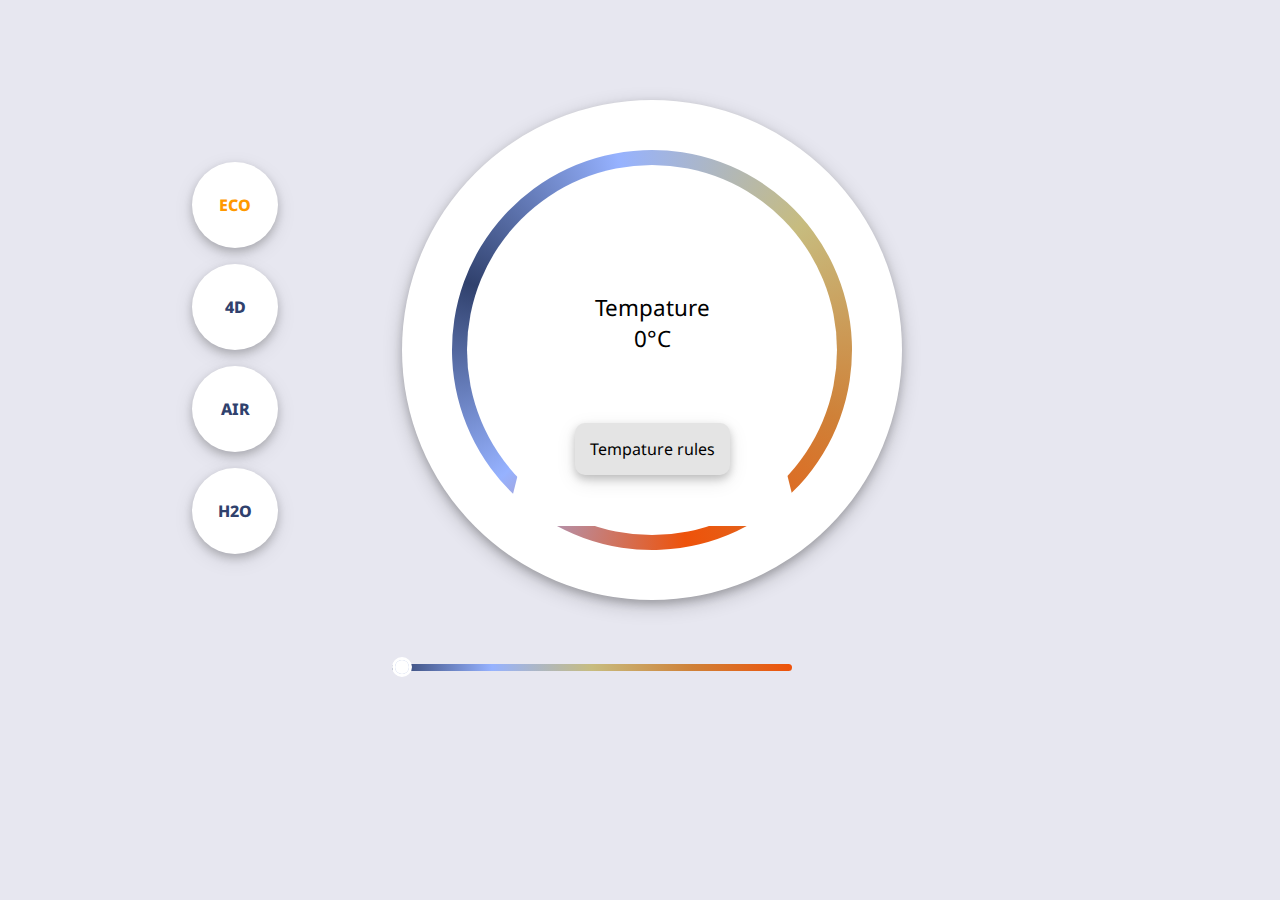
==== docs/index.html @ 207852a4 "Add files via upload" ====
<!DOCTYPE html>
<html lang="nl">
  <head>
    <title>Control-panel - Minor web</title>
    <meta charset="UTF-8" />
    <meta name="description" content="Control-panel" />
    <meta name="keywords" content="Control-panel" />
    <meta name="author" content="Fabienne van den Steen" />
    <link rel="preconnect" href="https://fonts.googleapis.com" />
    <link rel="preconnect" href="https://fonts.gstatic.com" crossorigin />
    <link
      href="https://fonts.googleapis.com/css2?family=Noto+Sans:wght@400;700&display=swap"
      rel="stylesheet"
    />
    <!-- <meta name="viewport" content="width=device-width, initial-scale=1.0"> -->
    <link rel="stylesheet" type="text/css" href="Style/styles.css" />
    <link rel="icon" href="Images/Logo1.png" type="image/gif" sizes="16x16" />
    <!-- DEZE REGEL IS VOOR DE FAVICON -->
  </head>
  <body>
    <!-- HTML HEADER BEGINT HIER -->
    <header></header>

    <main>
      <section>
        <!-- Rondjes gradient div -->
        <div></div>
        <!-- rondje div -->
        <div></div>
        <!-- gekke figuur -->
        <div></div>

        <p>Tempature</p>
        <!-- <p>0°C </p> -->
        <a>Tempature rules</a>
      </section>
      <section>
        <ul>
          <li>
            <input
              type="radio"
              name="choice"
              id="labelA"
              class="visually-hidden"
              checked="checked"
            />
            <label for="labelA"><p>ECO</p></label>
            <input
              type="radio"
              name="choice"
              id="labelB"
              class="visually-hidden"
            />
            <label for="labelB"><p>4D</p></label>
            <input
              type="radio"
              name="choice"
              id="labelC"
              class="visually-hidden"
            />
            <label for="labelC"><p>AIR</p></label>
            <input
              type="radio"
              name="choice"
              id="labelD"
              class="visually-hidden"
            />
            <label for="labelD"><p>H2O</p></label>
          </li>
          <li></li>
        </ul>
      </section>
      <form action="">
        <fieldset>
          <label for="s1"></label>
          <input type="range" name="s1" id="s1" max="100" value="0" />
        </fieldset>
      </form>

      <script src="js.js"></script>
    </main>

    <footer></footer>
  </body>
</html>
---- docs/Style/styles.css ----
body {
  --hue: calc(360 / 10 * var(--s1-x, 0));
  background-color: rgb(231, 231, 240);
  font-family: Noto sans;
}

/* ACHTERGROND TEMPATURE RULE */
section:nth-of-type(1) {
  background-color: white;
  padding: 50px;
  box-shadow: 0 4px 8px 0 rgba(0, 0, 0, 0.2), 0 6px 20px 0 rgba(0, 0, 0, 0.19);
  border-radius: 50%;
  width: 400px;
  height: 400px;
  margin-left: 28%;
  display: flex;
  align-items: center;
  justify-items: center;
  justify-content: space-around;
  align-self: center;
}

section:nth-of-type(1) div:nth-of-type(1) {
  border-radius: 50%;
  background: conic-gradient(
    #30416d,
    #96b2ff,
    #c7bc7f,
    #cf8138,
    #ee520a,
    #96b2ff,
    #30416d
  );
  transition: all 1s ease-in-out;
  width: 400px;
  height: 400px;
  display: flex;
  align-items: center;
  justify-items: center;
  justify-content: space-around;
  align-self: center;
}

section:nth-of-type(1) div:nth-of-type(2) {
  position: absolute;
  border-radius: 50%;
  background: white;
  width: 370px;
  height: 370px;
  display: flex;
  align-items: center;
  justify-items: center;
  justify-content: space-around;
  align-self: center;
}

section:nth-of-type(1) div:nth-of-type(3) {
  position: absolute;
  border-bottom: 100px solid white;
  border-left: 25px solid transparent;
  border-right: 25px solid transparent;
  height: 400px;
  width: 245px;
  top: 2vw;
}

section:nth-of-type(1) p:nth-of-type(1) {
  position: absolute;
  /* display: flex; */
  align-content: center;
  justify-content: center;
  top: 30%;
  font-size: 1.4rem;
}

[data-s1-x="0"] + body section:nth-of-type(1) div:nth-of-type(1) {
  transform: rotate(-70deg);
}

[data-s1-x="1"] + body section:nth-of-type(1) div:nth-of-type(1) {
  transform: rotate(-20deg);
}

[data-s1-x="2"] + body section:nth-of-type(1) div:nth-of-type(1) {
  transform: rotate(10deg);
}

[data-s1-x="3"] + body section:nth-of-type(1) div:nth-of-type(1) {
  transform: rotate(20deg);
}

[data-s1-x="4"] + body section:nth-of-type(1) div:nth-of-type(1) {
  transform: rotate(30deg);
}

[data-s1-x="5"] + body section:nth-of-type(1) div:nth-of-type(1) {
  transform: rotate(40deg);
}

[data-s1-x="6"] + body section:nth-of-type(1) div:nth-of-type(1) {
  transform: rotate(50deg);
}

[data-s1-x="7"] + body section:nth-of-type(1) div:nth-of-type(1) {
  transform: rotate(60deg);
}

[data-s1-x="8"] + body section:nth-of-type(1) div:nth-of-type(1) {
  transform: rotate(70deg);
}

[data-s1-x="9"] + body section:nth-of-type(1) div:nth-of-type(1) {
  transform: rotate(85deg);
}

[data-s1-x="10"] + body section:nth-of-type(1) div:nth-of-type(1) {
  transform: rotate(100deg);
}

[data-s1-x="10"] + body section:nth-of-type(1) p:nth-of-type(1)::after {
  width: 100%;
  text-align: center;
  display: block;
  content: "40°C ";
}

[data-s1-x="9"] + body section:nth-of-type(1) p:nth-of-type(1)::after {
  width: 100%;
  text-align: center;
  display: block;
  content: "36°C ";
}

[data-s1-x="8"] + body section:nth-of-type(1) p:nth-of-type(1)::after {
  width: 100%;
  text-align: center;
  display: block;
  content: "34°C ";
}

[data-s1-x="7"] + body section:nth-of-type(1) p:nth-of-type(1)::after {
  width: 100%;
  text-align: center;
  display: block;
  content: "28°C ";
}

[data-s1-x="6"] + body section:nth-of-type(1) p:nth-of-type(1)::after {
  width: 100%;
  text-align: center;
  display: block;
  content: "24°C ";
}

[data-s1-x="5"] + body section:nth-of-type(1) p:nth-of-type(1)::after {
  width: 100%;
  text-align: center;
  display: block;
  content: "20°C ";
}

[data-s1-x="4"] + body section:nth-of-type(1) p:nth-of-type(1)::after {
  width: 100%;
  text-align: center;
  display: block;
  content: "16°C ";
}

[data-s1-x="3"] + body section:nth-of-type(1) p:nth-of-type(1)::after {
  width: 100%;
  text-align: center;
  display: block;
  content: "12°C ";
}

[data-s1-x="2"] + body section:nth-of-type(1) p:nth-of-type(1)::after {
  width: 100%;
  text-align: center;
  display: block;
  content: "8°C ";
}

[data-s1-x="1"] + body section:nth-of-type(1) p:nth-of-type(1)::after {
  width: 100%;
  text-align: center;
  display: block;
  content: "4°C ";
}

[data-s1-x="0"] + body section:nth-of-type(1) p:nth-of-type(1)::after {
  width: 100%;
  text-align: center;
  display: block;
  content: "0°C ";
}

section:nth-of-type(1) a {
  position: absolute;
  display: flex;
  align-items: center;
  justify-items: center;
  justify-content: space-around;
  align-self: center;
  top: 47%;
  background-color: rgb(228, 228, 228);
  border-radius: 10px;
  box-shadow: 0 4px 8px 0 rgba(0, 0, 0, 0.2), 0 6px 20px 0 rgba(0, 0, 0, 0.1);
  padding: 15px;
}

body {
  margin: 11.1111vmin;
}

form {
  display: flex;
  align-items: center;
  justify-items: center;
  justify-content: space-around;
  align-self: center;
}
fieldset {
  border: none;
  width: 500px;
}

label {
  display: block;
  margin-bottom: 1em;
  padding: 0.5em;
}

/* KNOPPEN  */

input:nth-of-type(1):checked ~ label:nth-of-type(1) p {
  color: rgb(255, 153, 0);
}

input:nth-of-type(2):checked ~ label:nth-of-type(2) p {
  color: rgb(255, 153, 0);
}

input:nth-of-type(3):checked ~ label:nth-of-type(3) p {
  color: rgb(255, 153, 0);
}

input:nth-of-type(4):checked ~ label:nth-of-type(4) p {
  color: rgb(255, 153, 0);
}

ul li label {
  /* position: absolute; */
  cursor: pointer;
  background-color: white;
  box-shadow: 0 4px 8px 0 rgba(0, 0, 0, 0.2), 0 6px 20px 0 rgba(0, 0, 0, 0.1);
  height: 70px;
  width: 70px;
  border-radius: 50%;
  display: flex;
  align-items: center;
  justify-items: center;
  justify-content: space-around;
  align-self: center;
  flex-direction: column;
}

li {
  position: absolute;
  top: 18%;
  left: 15%;
}

ul li label p {
  color: #30416d;
  font-weight: 800;
  display: flex;
  align-items: center;
  justify-items: center;
  justify-content: space-around;
  align-self: center;
}

ul li label:hover {
  box-shadow: 0 0 0.5em rgb(255, 153, 0);
}

.visually-hidden {
  clip: rect(0 0 0 0);
  clip-path: inset(50%);
  height: 1px;
  overflow: hidden;
  position: absolute;
  white-space: nowrap;
  width: 1px;
}

ul {
  list-style-type: none;
}

/* RANGE SLIDER */

input[type="range"] {
  -webkit-appearance: none;
  width: 80%;
  height: 7px;
  border-radius: 15px;
  background-image: linear-gradient(
    to right,
    #30416d,
    #96b2ff,
    #c7bc7f,
    #cf8138,
    #ee520a
  );
  outline: none;
  -webkit-transition: 0.2s;
  transition: opacity 0.2s;
}

input[type="range"]::-webkit-slider-thumb {
  -webkit-appearance: none;
  appearance: none;
  width: 20px;
  height: 20px;
  background: transparent;
  border: 3px solid transparent;
  border-color: white;
  border-radius: 50%;
  cursor: pointer;
  background-image: linear-gradient(white, white),
    linear-gradient(to right, #30416d, #96b2ff, #c7bc7f, #cf8138, #ee520a);
  background-attachment: fixed, fixed;
  background-clip: padding-box, border-box;
}

input[type="range"]::-moz-range-thumb {
  width: 20px;
  height: 20px;
  background: transparent;
  border: 3px solid transparent;
  border-radius: 50%;
  cursor: pointer;
  background-image: linear-gradient(white, white),
    linear-gradient(to right, #30416d, #96b2ff, #c7bc7f, #cf8138, #ee520a);
  background-attachment: fixed, fixed;
  background-clip: padding-box, border-box;
}
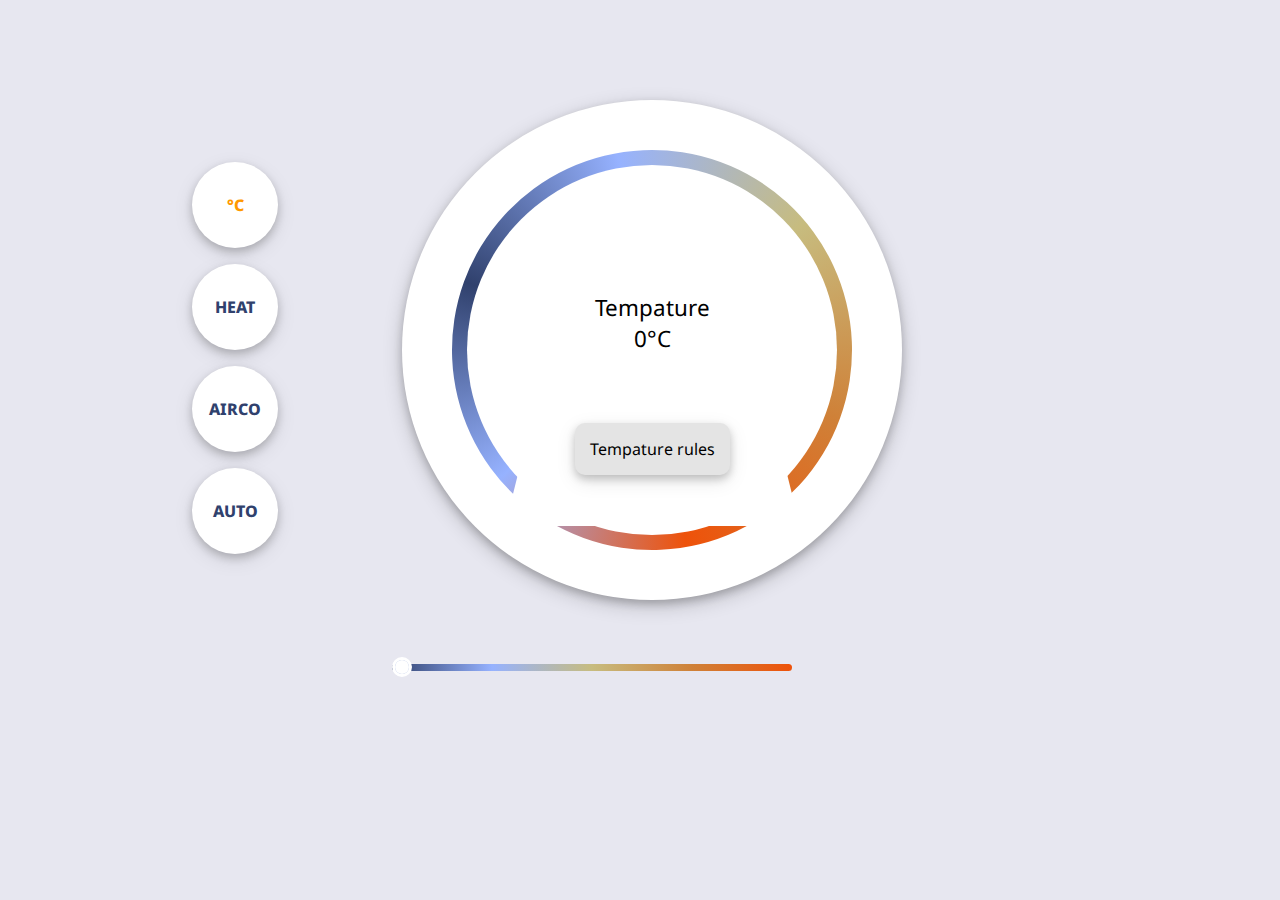
==== commit 0d8a592a: "Add files via upload" ====
--- a/docs/index.html
+++ b/docs/index.html
@@ -13,11 +13,40 @@
       rel="stylesheet"
     />
     <!-- <meta name="viewport" content="width=device-width, initial-scale=1.0"> -->
-    <link rel="stylesheet" type="text/css" href="Style/styles.css" />
-    <link rel="icon" href="Images/Logo1.png" type="image/gif" sizes="16x16" />
+    <link rel="stylesheet" type="text/css" href="style/styles.css" />
+    <link rel="icon" href="images/Logo1.png" type="image/gif" sizes="16x16" />
     <!-- DEZE REGEL IS VOOR DE FAVICON -->
   </head>
   <body>
+    <input
+      type="radio"
+      name="choice"
+      id="labelA"
+      class="visually-hidden"
+      checked="checked"
+      data-temp="14"
+    />
+    <input
+      type="radio"
+      name="choice"
+      id="labelB"
+      class="visually-hidden"
+      data-temp="24"
+    />
+    <input
+      type="radio"
+      name="choice"
+      id="labelC"
+      class="visually-hidden"
+      data-temp="4"
+    />
+    <input
+      type="radio"
+      name="choice"
+      id="labelD"
+      class="visually-hidden"
+      data-temp="18"
+    />
     <!-- HTML HEADER BEGINT HIER -->
     <header></header>
 
@@ -33,39 +62,16 @@
         <p>Tempature</p>
         <!-- <p>0°C </p> -->
         <a>Tempature rules</a>
+        <img src="images/cooler.png" />
+        <img src="images/heat.png" />
       </section>
       <section>
         <ul>
           <li>
-            <input
-              type="radio"
-              name="choice"
-              id="labelA"
-              class="visually-hidden"
-              checked="checked"
-            />
-            <label for="labelA"><p>ECO</p></label>
-            <input
-              type="radio"
-              name="choice"
-              id="labelB"
-              class="visually-hidden"
-            />
-            <label for="labelB"><p>4D</p></label>
-            <input
-              type="radio"
-              name="choice"
-              id="labelC"
-              class="visually-hidden"
-            />
-            <label for="labelC"><p>AIR</p></label>
-            <input
-              type="radio"
-              name="choice"
-              id="labelD"
-              class="visually-hidden"
-            />
-            <label for="labelD"><p>H2O</p></label>
+            <label for="labelA"><p>°C</p></label>
+            <label for="labelB"><p>HEAT</p></label>
+            <label for="labelC"><p>AIRCO</p></label>
+            <label for="labelD"><p>AUTO</p></label>
           </li>
           <li></li>
         </ul>
@@ -73,11 +79,11 @@
       <form action="">
         <fieldset>
           <label for="s1"></label>
-          <input type="range" name="s1" id="s1" max="100" value="0" />
+          <input type="range" name="s1" id="s1" max="40" value="0" />
         </fieldset>
       </form>
 
-      <script src="js.js"></script>
+      <script src="script/js.js"></script>
     </main>
 
     <footer></footer>
--- a/docs/style/styles.css
+++ b/docs/style/styles.css
@@ -0,0 +1,428 @@
+body {
+  --hue: calc(360 / 10 * var(--s1-x, 0));
+  background-color: rgb(231, 231, 240);
+  font-family: Noto sans;
+}
+
+/* ACHTERGROND TEMPATURE RULE */
+section:nth-of-type(1) {
+  background-color: white;
+  padding: 50px;
+  box-shadow: 0 4px 8px 0 rgba(0, 0, 0, 0.2), 0 6px 20px 0 rgba(0, 0, 0, 0.19);
+  border-radius: 50%;
+  width: 400px;
+  height: 400px;
+  margin-left: 28%;
+  display: flex;
+  align-items: center;
+  justify-items: center;
+  justify-content: space-around;
+  align-self: center;
+}
+
+section:nth-of-type(1) div:nth-of-type(1) {
+  border-radius: 50%;
+  background: conic-gradient(
+    #30416d,
+    #96b2ff,
+    #c7bc7f,
+    #cf8138,
+    #ee520a,
+    #96b2ff,
+    #30416d
+  );
+  transition: all 1s ease-in-out;
+  width: 400px;
+  height: 400px;
+  display: flex;
+  align-items: center;
+  justify-items: center;
+  justify-content: space-around;
+  align-self: center;
+}
+
+section:nth-of-type(1) div:nth-of-type(2) {
+  position: absolute;
+  border-radius: 50%;
+  background: white;
+  width: 370px;
+  height: 370px;
+  display: flex;
+  align-items: center;
+  justify-items: center;
+  justify-content: space-around;
+  align-self: center;
+}
+
+section:nth-of-type(1) div:nth-of-type(3) {
+  position: absolute;
+  border-bottom: 100px solid white;
+  border-left: 25px solid transparent;
+  border-right: 25px solid transparent;
+  height: 400px;
+  width: 245px;
+  top: 2vw;
+}
+
+section:nth-of-type(1) p:nth-of-type(1) {
+  position: absolute;
+  /* display: flex; */
+  align-content: center;
+  justify-content: center;
+  top: 30%;
+  font-size: 1.4rem;
+}
+
+/* 
+ROTATING CONIC GRADIENT */
+[data-s1-x="0"] + body section:nth-of-type(1) div:nth-of-type(1) {
+  transform: rotate(-70deg);
+}
+
+[data-s1-x="1"] + body section:nth-of-type(1) div:nth-of-type(1) {
+  transform: rotate(-20deg);
+}
+
+[data-s1-x="2"] + body section:nth-of-type(1) div:nth-of-type(1) {
+  transform: rotate(10deg);
+}
+
+[data-s1-x="3"] + body section:nth-of-type(1) div:nth-of-type(1) {
+  transform: rotate(20deg);
+}
+
+[data-s1-x="4"] + body section:nth-of-type(1) div:nth-of-type(1) {
+  transform: rotate(30deg);
+}
+
+[data-s1-x="5"] + body section:nth-of-type(1) div:nth-of-type(1) {
+  transform: rotate(40deg);
+}
+
+[data-s1-x="6"] + body section:nth-of-type(1) div:nth-of-type(1) {
+  transform: rotate(50deg);
+}
+
+[data-s1-x="7"] + body section:nth-of-type(1) div:nth-of-type(1) {
+  transform: rotate(60deg);
+}
+
+[data-s1-x="8"] + body section:nth-of-type(1) div:nth-of-type(1) {
+  transform: rotate(70deg);
+}
+
+[data-s1-x="9"] + body section:nth-of-type(1) div:nth-of-type(1) {
+  transform: rotate(85deg);
+}
+
+[data-s1-x="10"] + body section:nth-of-type(1) div:nth-of-type(1) {
+  transform: rotate(100deg);
+}
+
+/* TEMP CHANGE IF CLICKED ON BUTTON */
+/* input:nth-of-type(1):checked ~ main section:nth-of-type(1) p::after {
+  content: "12°C ";
+}
+
+input:nth-of-type(2):checked ~ main section:nth-of-type(1) p::after {
+  content: "24°C ";
+}
+
+input:nth-of-type(3):checked ~ main section:nth-of-type(1) p::after {
+  content: "4°C ";
+}
+
+input:nth-of-type(4):checked ~ main section:nth-of-type(1) p::after {
+  content: "16°C ";
+} */
+
+img:nth-of-type(1) {
+  position: absolute;
+  height: 60px;
+  top: 460px;
+  visibility: hidden;
+}
+
+input:nth-of-type(3):checked ~ main img:nth-of-type(1) {
+  visibility: visible;
+  animation: rotation 1s linear infinite;
+}
+
+@keyframes rotation {
+  from {
+    transform: rotate(0deg);
+  }
+  to {
+    transform: rotate(359deg);
+  }
+}
+
+img:nth-of-type(2) {
+  position: absolute;
+  height: 100px;
+  top: 440px;
+  visibility: hidden;
+}
+
+input:nth-of-type(2):checked ~ main img:nth-of-type(2) {
+  visibility: visible;
+  animation: wavy 3s linear infinite;
+}
+
+@keyframes wavy {
+  0% {
+    transform: translateX(0%);
+  }
+  40% {
+    transform: translateX(2%) translateY(2%) rotate(5deg);
+  }
+  80% {
+    transform: translateX(-2%) translateY(-2%) rotate(-5deg);
+  }
+  100% {
+    transform: translateX(0%);
+  }
+}
+
+input:nth-of-type(4):checked ~ main img:nth-of-type(1) {
+  visibility: visible;
+  animation: rotation 1s linear infinite;
+  margin-left: 40px;
+}
+
+input:nth-of-type(4):checked ~ main img:nth-of-type(2) {
+  visibility: visible;
+  animation: wavy 3s linear infinite;
+  margin-left: -50px;
+}
+
+/* TEMP CHANGE IF SLIDER CHANGES */
+[data-s1-x="10"] + body section:nth-of-type(1) p:nth-of-type(1)::after {
+  width: 100%;
+  text-align: center;
+  display: block;
+  content: "40°C ";
+}
+
+[data-s1-x="9"] + body section:nth-of-type(1) p:nth-of-type(1)::after {
+  width: 100%;
+  text-align: center;
+  display: block;
+  content: "36°C ";
+}
+
+[data-s1-x="8"] + body section:nth-of-type(1) p:nth-of-type(1)::after {
+  width: 100%;
+  text-align: center;
+  display: block;
+  content: "34°C ";
+}
+
+[data-s1-x="7"] + body section:nth-of-type(1) p:nth-of-type(1)::after {
+  width: 100%;
+  text-align: center;
+  display: block;
+  content: "28°C ";
+}
+
+[data-s1-x="6"] + body section:nth-of-type(1) p:nth-of-type(1)::after {
+  width: 100%;
+  text-align: center;
+  display: block;
+  content: "24°C ";
+}
+
+[data-s1-x="5"] + body section:nth-of-type(1) p:nth-of-type(1)::after {
+  width: 100%;
+  text-align: center;
+  display: block;
+  content: "20°C ";
+}
+
+[data-s1-x="4"] + body section:nth-of-type(1) p:nth-of-type(1)::after {
+  width: 100%;
+  text-align: center;
+  display: block;
+  content: "16°C ";
+}
+
+[data-s1-x="3"] + body section:nth-of-type(1) p:nth-of-type(1)::after {
+  width: 100%;
+  text-align: center;
+  display: block;
+  content: "12°C";
+}
+
+[data-s1-x="2"] + body section:nth-of-type(1) p:nth-of-type(1)::after {
+  width: 100%;
+  text-align: center;
+  display: block;
+  content: "8°C ";
+}
+
+[data-s1-x="1"] + body section:nth-of-type(1) p:nth-of-type(1)::after {
+  width: 100%;
+  text-align: center;
+  display: block;
+  content: "4°C ";
+}
+
+[data-s1-x="0"] + body section:nth-of-type(1) p:nth-of-type(1)::after {
+  width: 100%;
+  text-align: center;
+  display: block;
+  content: "0°C ";
+}
+
+section:nth-of-type(1) a {
+  position: absolute;
+  display: flex;
+  align-items: center;
+  justify-items: center;
+  justify-content: space-around;
+  align-self: center;
+  top: 47%;
+  background-color: rgb(228, 228, 228);
+  border-radius: 10px;
+  box-shadow: 0 4px 8px 0 rgba(0, 0, 0, 0.2), 0 6px 20px 0 rgba(0, 0, 0, 0.1);
+  padding: 15px;
+}
+
+body {
+  margin: 11.1111vmin;
+}
+
+form {
+  display: flex;
+  align-items: center;
+  justify-items: center;
+  justify-content: space-around;
+  align-self: center;
+}
+fieldset {
+  border: none;
+  width: 500px;
+}
+
+label {
+  display: block;
+  margin-bottom: 1em;
+  padding: 0.5em;
+}
+
+/* KNOPPEN  */
+
+input:nth-of-type(1):checked ~ main label:nth-of-type(1) p {
+  color: rgb(255, 153, 0);
+}
+
+input:nth-of-type(2):checked ~ main label:nth-of-type(2) p {
+  color: rgb(255, 153, 0);
+}
+
+input:nth-of-type(3):checked ~ main label:nth-of-type(3) p {
+  color: rgb(255, 153, 0);
+}
+
+input:nth-of-type(4):checked ~ main label:nth-of-type(4) p {
+  color: rgb(255, 153, 0);
+}
+
+ul li label {
+  /* position: absolute; */
+  cursor: pointer;
+  background-color: white;
+  box-shadow: 0 4px 8px 0 rgba(0, 0, 0, 0.2), 0 6px 20px 0 rgba(0, 0, 0, 0.1);
+  height: 70px;
+  width: 70px;
+  border-radius: 50%;
+  display: flex;
+  align-items: center;
+  justify-items: center;
+  justify-content: space-around;
+  align-self: center;
+  flex-direction: column;
+}
+
+li {
+  position: absolute;
+  top: 18%;
+  left: 15%;
+}
+
+ul li label p {
+  color: #30416d;
+  font-weight: 800;
+  display: flex;
+  align-items: center;
+  justify-items: center;
+  justify-content: space-around;
+  align-self: center;
+}
+
+ul li label:hover {
+  box-shadow: 0 0 0.5em rgb(255, 153, 0);
+}
+
+.visually-hidden {
+  clip: rect(0 0 0 0);
+  clip-path: inset(50%);
+  height: 1px;
+  overflow: hidden;
+  position: absolute;
+  white-space: nowrap;
+  width: 1px;
+}
+
+ul {
+  list-style-type: none;
+}
+
+/* RANGE SLIDER */
+
+input[type="range"] {
+  -webkit-appearance: none;
+  width: 80%;
+  height: 7px;
+  border-radius: 15px;
+  background-image: linear-gradient(
+    to right,
+    #30416d,
+    #96b2ff,
+    #c7bc7f,
+    #cf8138,
+    #ee520a
+  );
+  outline: none;
+  -webkit-transition: 0.2s;
+  transition: opacity 0.2s;
+}
+
+input[type="range"]::-webkit-slider-thumb {
+  -webkit-appearance: none;
+  appearance: none;
+  width: 20px;
+  height: 20px;
+  background: transparent;
+  border: 3px solid transparent;
+  border-color: white;
+  border-radius: 50%;
+  cursor: pointer;
+  background-image: linear-gradient(white, white),
+    linear-gradient(to right, #30416d, #96b2ff, #c7bc7f, #cf8138, #ee520a);
+  background-attachment: fixed, fixed;
+  background-clip: padding-box, border-box;
+}
+
+input[type="range"]::-moz-range-thumb {
+  width: 20px;
+  height: 20px;
+  background: transparent;
+  border: 3px solid transparent;
+  border-radius: 50%;
+  cursor: pointer;
+  background-image: linear-gradient(white, white),
+    linear-gradient(to right, #30416d, #96b2ff, #c7bc7f, #cf8138, #ee520a);
+  background-attachment: fixed, fixed;
+  background-clip: padding-box, border-box;
+}
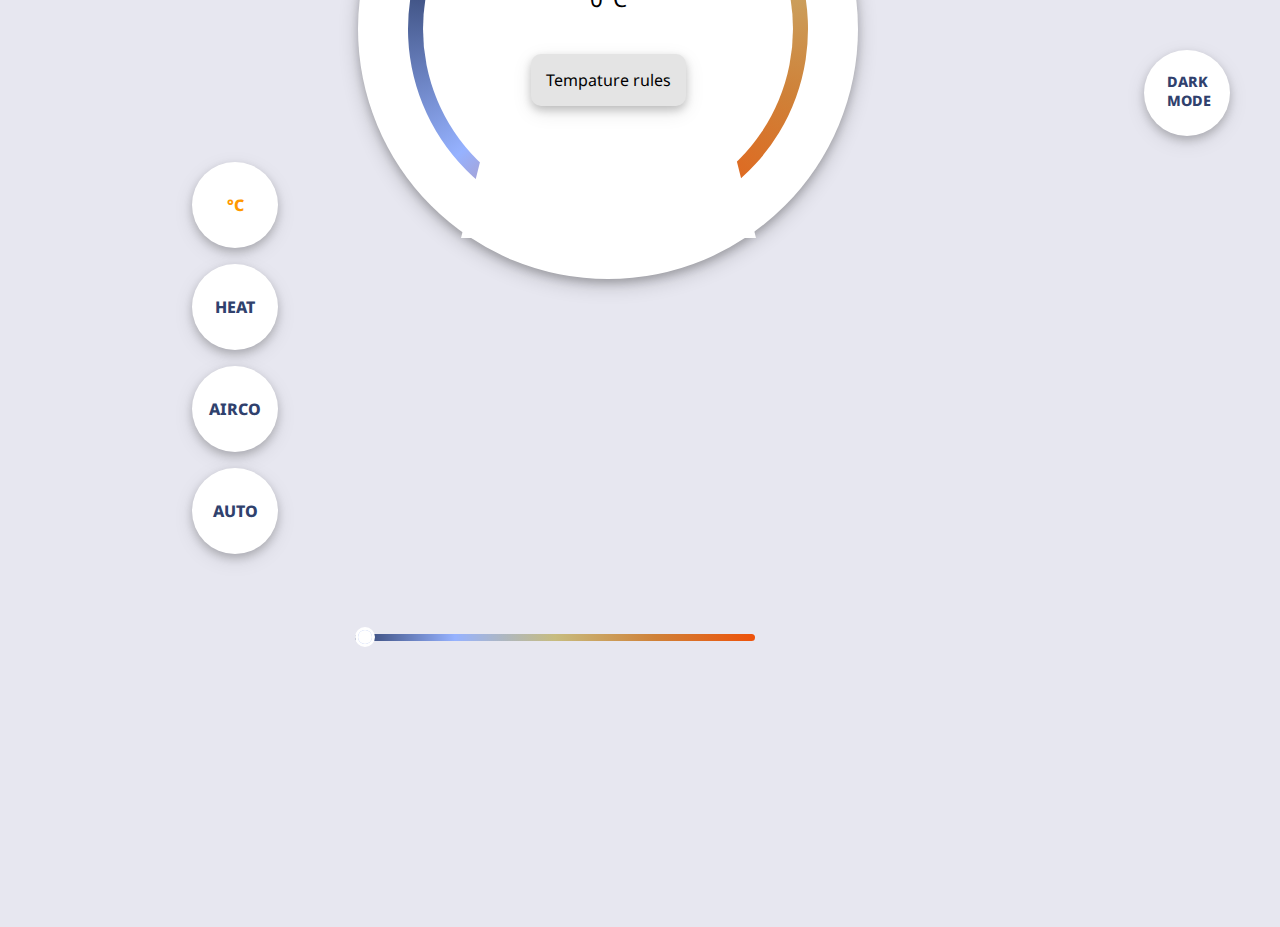
==== commit e0b843bd: "Add files via upload" ====
--- a/docs/index.html
+++ b/docs/index.html
@@ -12,9 +12,8 @@
       href="https://fonts.googleapis.com/css2?family=Noto+Sans:wght@400;700&display=swap"
       rel="stylesheet"
     />
-    <!-- <meta name="viewport" content="width=device-width, initial-scale=1.0"> -->
     <link rel="stylesheet" type="text/css" href="style/styles.css" />
-    <link rel="icon" href="images/Logo1.png" type="image/gif" sizes="16x16" />
+    <link rel="icon" href="images/cooler.png" type="image/gif" sizes="16x16" />
     <!-- DEZE REGEL IS VOOR DE FAVICON -->
   </head>
   <body>
@@ -47,24 +46,35 @@
       class="visually-hidden"
       data-temp="18"
     />
+
+    <input
+      type="checkbox"
+      name="choice"
+      id="darkmode"
+      class="visually-hidden"
+    />
     <!-- HTML HEADER BEGINT HIER -->
-    <header></header>
+    <header>
+      <!-- dark mode button -->
+      <label for="darkmode"><p>DARK MODE</p></label>
+    </header>
 
     <main>
+      <!-- SECTION 1 TEMPERATUUR METER -->
       <section>
         <!-- Rondjes gradient div -->
         <div></div>
-        <!-- rondje div -->
+        <!-- rondje over gradient div -->
         <div></div>
-        <!-- gekke figuur -->
+        <!-- Figuur voor bottom gradient -->
         <div></div>
 
         <p>Tempature</p>
-        <!-- <p>0°C </p> -->
         <a>Tempature rules</a>
         <img src="images/cooler.png" />
         <img src="images/heat.png" />
       </section>
+      <!-- SECTION 2 BUTTONS -->
       <section>
         <ul>
           <li>
@@ -75,6 +85,7 @@
           </li>
           <li></li>
         </ul>
+        <!-- SECTION 3 SLIDER -->
       </section>
       <form action="">
         <fieldset>
@@ -82,7 +93,6 @@
           <input type="range" name="s1" id="s1" max="40" value="0" />
         </fieldset>
       </form>
-
       <script src="script/js.js"></script>
     </main>
 
--- a/docs/style/styles.css
+++ b/docs/style/styles.css
@@ -1,11 +1,22 @@
+/* BASIC CSS  */
 body {
   --hue: calc(360 / 10 * var(--s1-x, 0));
   background-color: rgb(231, 231, 240);
   font-family: Noto sans;
-}
-
+  overflow-x: hidden;
+  margin: 0px;
+}
+
+main {
+  min-height: 103vh;
+  min-width: 100vw;
+  margin-top: -20px;
+}
+
+/* BODY CSS */
 /* ACHTERGROND TEMPATURE RULE */
 section:nth-of-type(1) {
+  position: absolute;
   background-color: white;
   padding: 50px;
   box-shadow: 0 4px 8px 0 rgba(0, 0, 0, 0.2), 0 6px 20px 0 rgba(0, 0, 0, 0.19);
@@ -13,6 +24,7 @@
   width: 400px;
   height: 400px;
   margin-left: 28%;
+  margin-top: 5.2%;
   display: flex;
   align-items: center;
   justify-items: center;
@@ -61,20 +73,16 @@
   border-right: 25px solid transparent;
   height: 400px;
   width: 245px;
-  top: 2vw;
+  top: -3.2vw;
 }
 
 section:nth-of-type(1) p:nth-of-type(1) {
   position: absolute;
-  /* display: flex; */
-  align-content: center;
-  justify-content: center;
   top: 30%;
   font-size: 1.4rem;
 }
 
-/* 
-ROTATING CONIC GRADIENT */
+/* ROTATING CONIC GRADIENT */
 [data-s1-x="0"] + body section:nth-of-type(1) div:nth-of-type(1) {
   transform: rotate(-70deg);
 }
@@ -119,6 +127,7 @@
   transform: rotate(100deg);
 }
 
+/* GEPROBEERD SLIDER EN BUTTON DE COMBINEREN */
 /* TEMP CHANGE IF CLICKED ON BUTTON */
 /* input:nth-of-type(1):checked ~ main section:nth-of-type(1) p::after {
   content: "12°C ";
@@ -136,67 +145,7 @@
   content: "16°C ";
 } */
 
-img:nth-of-type(1) {
-  position: absolute;
-  height: 60px;
-  top: 460px;
-  visibility: hidden;
-}
-
-input:nth-of-type(3):checked ~ main img:nth-of-type(1) {
-  visibility: visible;
-  animation: rotation 1s linear infinite;
-}
-
-@keyframes rotation {
-  from {
-    transform: rotate(0deg);
-  }
-  to {
-    transform: rotate(359deg);
-  }
-}
-
-img:nth-of-type(2) {
-  position: absolute;
-  height: 100px;
-  top: 440px;
-  visibility: hidden;
-}
-
-input:nth-of-type(2):checked ~ main img:nth-of-type(2) {
-  visibility: visible;
-  animation: wavy 3s linear infinite;
-}
-
-@keyframes wavy {
-  0% {
-    transform: translateX(0%);
-  }
-  40% {
-    transform: translateX(2%) translateY(2%) rotate(5deg);
-  }
-  80% {
-    transform: translateX(-2%) translateY(-2%) rotate(-5deg);
-  }
-  100% {
-    transform: translateX(0%);
-  }
-}
-
-input:nth-of-type(4):checked ~ main img:nth-of-type(1) {
-  visibility: visible;
-  animation: rotation 1s linear infinite;
-  margin-left: 40px;
-}
-
-input:nth-of-type(4):checked ~ main img:nth-of-type(2) {
-  visibility: visible;
-  animation: wavy 3s linear infinite;
-  margin-left: -50px;
-}
-
-/* TEMP CHANGE IF SLIDER CHANGES */
+/* TEMP CHANGE IF SLIDER CHANGES + SLIDER CSS */
 [data-s1-x="10"] + body section:nth-of-type(1) p:nth-of-type(1)::after {
   width: 100%;
   text-align: center;
@@ -281,17 +230,13 @@
   justify-items: center;
   justify-content: space-around;
   align-self: center;
-  top: 47%;
+  top: 55%;
   background-color: rgb(228, 228, 228);
   border-radius: 10px;
   box-shadow: 0 4px 8px 0 rgba(0, 0, 0, 0.2), 0 6px 20px 0 rgba(0, 0, 0, 0.1);
   padding: 15px;
 }
 
-body {
-  margin: 11.1111vmin;
-}
-
 form {
   display: flex;
   align-items: center;
@@ -311,7 +256,6 @@
 }
 
 /* KNOPPEN  */
-
 input:nth-of-type(1):checked ~ main label:nth-of-type(1) p {
   color: rgb(255, 153, 0);
 }
@@ -329,7 +273,6 @@
 }
 
 ul li label {
-  /* position: absolute; */
   cursor: pointer;
   background-color: white;
   box-shadow: 0 4px 8px 0 rgba(0, 0, 0, 0.2), 0 6px 20px 0 rgba(0, 0, 0, 0.1);
@@ -378,8 +321,68 @@
   list-style-type: none;
 }
 
+/* FUNCTION ALS BUTTON CLICKED IS */
+img:nth-of-type(1) {
+  position: absolute;
+  height: 60px;
+  top: 380px;
+  visibility: hidden;
+}
+
+input:nth-of-type(3):checked ~ main img:nth-of-type(1) {
+  visibility: visible;
+  animation: rotation 1s linear infinite;
+}
+
+@keyframes rotation {
+  from {
+    transform: rotate(0deg);
+  }
+  to {
+    transform: rotate(359deg);
+  }
+}
+
+img:nth-of-type(2) {
+  position: absolute;
+  height: 100px;
+  top: 360px;
+  visibility: hidden;
+}
+
+input:nth-of-type(2):checked ~ main img:nth-of-type(2) {
+  visibility: visible;
+  animation: wavy 3s linear infinite;
+}
+
+@keyframes wavy {
+  0% {
+    transform: translateX(0%);
+  }
+  40% {
+    transform: translateX(2%) translateY(2%) rotate(5deg);
+  }
+  80% {
+    transform: translateX(-2%) translateY(-2%) rotate(-5deg);
+  }
+  100% {
+    transform: translateX(0%);
+  }
+}
+
+input:nth-of-type(4):checked ~ main img:nth-of-type(1) {
+  visibility: visible;
+  animation: rotation 1s linear infinite;
+  margin-left: 80px;
+}
+
+input:nth-of-type(4):checked ~ main img:nth-of-type(2) {
+  visibility: visible;
+  animation: wavy 3s linear infinite;
+  margin-left: -100px;
+}
+
 /* RANGE SLIDER */
-
 input[type="range"] {
   -webkit-appearance: none;
   width: 80%;
@@ -396,6 +399,8 @@
   outline: none;
   -webkit-transition: 0.2s;
   transition: opacity 0.2s;
+  margin-top: 120%;
+  margin-left: -7%;
 }
 
 input[type="range"]::-webkit-slider-thumb {
@@ -426,3 +431,77 @@
   background-attachment: fixed, fixed;
   background-clip: padding-box, border-box;
 }
+
+/* DARK MODE */
+@media (prefers-color-scheme: dark) {
+  body {
+    background-color: #383838;
+  }
+}
+
+header label {
+  position: absolute;
+  cursor: pointer;
+  background-color: white;
+  box-shadow: 0 4px 8px 0 rgba(0, 0, 0, 0.2), 0 6px 20px 0 rgba(0, 0, 0, 0.1);
+  height: 70px;
+  width: 70px;
+  border-radius: 50%;
+  border-style: none;
+  right: 50px;
+  top: 50px;
+}
+
+header label p {
+  position: relative;
+  color: #30416d;
+  font-weight: 800;
+  font-size: 0.9em;
+  display: flex;
+  align-items: center;
+  justify-items: center;
+  justify-content: space-around;
+  align-self: center;
+  left: 15px;
+}
+
+header label:hover {
+  box-shadow: 0 0 0.5em rgb(255, 153, 0);
+}
+
+input:nth-of-type(5):checked ~ header label p {
+  color: rgb(255, 153, 0);
+}
+
+/* KLEUREN AANPASSEN - DARK MODE */
+input:nth-of-type(5):checked ~ main {
+  background-color: #383838;
+}
+
+input:nth-of-type(5):checked ~ main label {
+  background-color: #575757;
+}
+
+input:nth-of-type(5):checked ~ main label p {
+  color: #919191;
+}
+
+input:nth-of-type(5):checked ~ header label {
+  background-color: #575757;
+}
+
+input:nth-of-type(5):checked ~ main fieldset label {
+  background-color: transparent;
+}
+
+input:nth-of-type(5):checked ~ main section:nth-of-type(1) {
+  background-color: #575757;
+}
+
+input:nth-of-type(5):checked ~ main section:nth-of-type(1) div:nth-of-type(2) {
+  background-color: #575757;
+}
+
+input:nth-of-type(5):checked ~ main section:nth-of-type(1) div:nth-of-type(3) {
+  border-bottom-color: #575757;
+}
